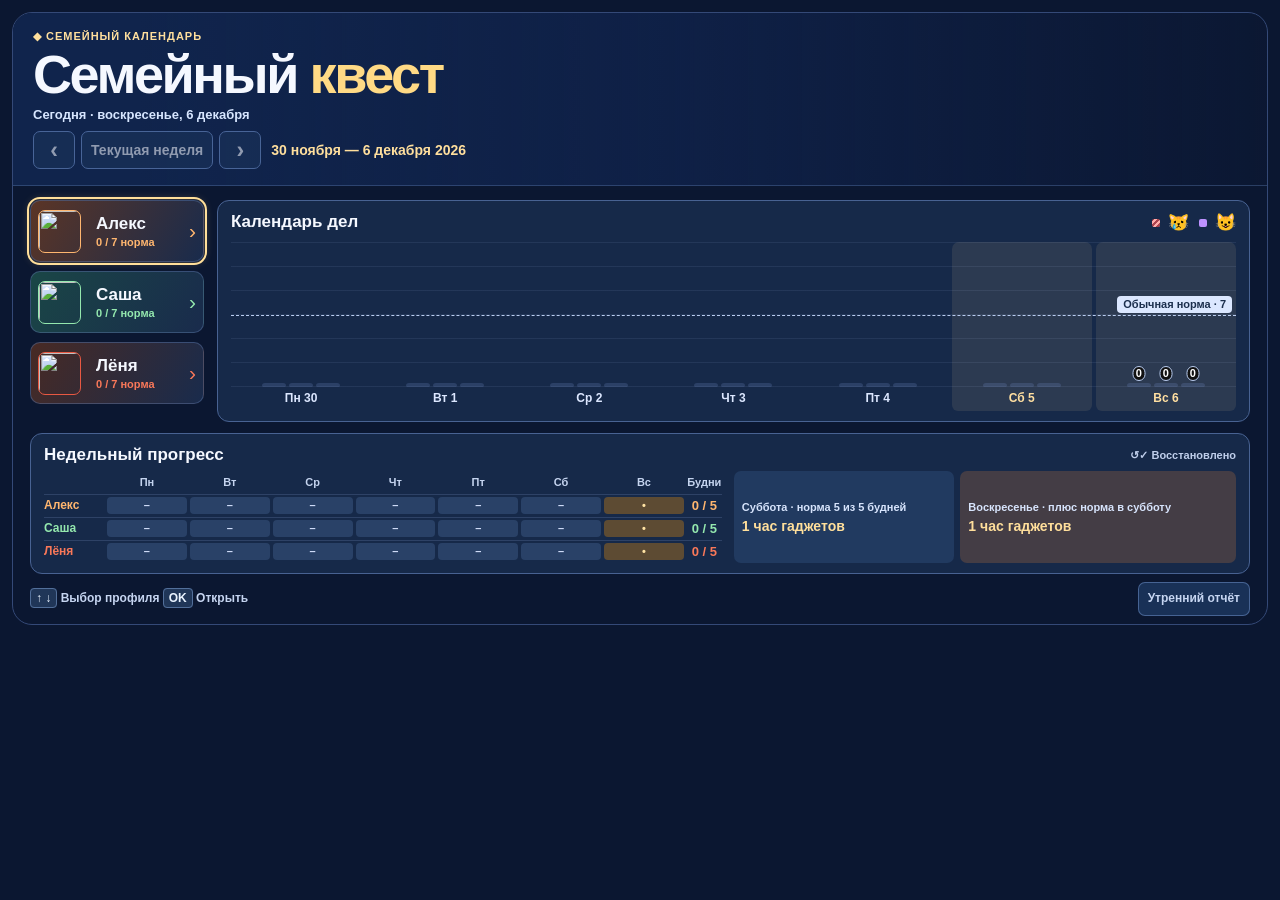
==== index.html @ 8cda728c "Publish fictional family demo for GitHub Pages" ====
<!doctype html>
<html lang="ru"><head><meta charset="utf-8">
<meta name="viewport" content="width=device-width,initial-scale=1">
<meta http-equiv="Content-Security-Policy" content="default-src 'none'; script-src 'self'; style-src 'unsafe-inline'; img-src data:; connect-src 'none'">
<title>Семейный квест</title>
<style>html,body{margin:0;background:#0b1731}body{padding:12px}</style></head><body>
<section id="family-tv" aria-label="Семейный квест">
  <div data-calendar>
    <header class="cal-hero">
      <div class="cal-kicker" data-week-caption>◆ СЕМЕЙНЫЙ КАЛЕНДАРЬ</div>
      <h1>Семейный <em>квест</em></h1>
      <div class="cal-topline"><span data-day-caption>Сегодня</span><button type="button" data-advance hidden>Следующий день ›</button></div>
      <nav class="cal-week-nav" aria-label="Выбор недели">
        <button type="button" data-week-nav="-1" aria-label="Предыдущая неделя">‹</button>
        <button type="button" data-week-nav="0">Текущая неделя</button>
        <button type="button" data-week-nav="1" aria-label="Следующая неделя">›</button>
        <span data-week-range role="status"></span>
      </nav>
    </header>
    <div class="cal-main">
      <nav class="cal-profiles" aria-label="Профили детей">
        <button type="button" data-child="0" class="kid-orange" data-preview-focus><img alt="" src="avatar-1.png"><span><strong data-profile-name></strong><small data-child-score></small></span><i aria-hidden="true">›</i></button>
        <button type="button" data-child="1" class="kid-green"><img alt="" src="avatar-2.png"><span><strong data-profile-name></strong><small data-child-score></small></span><i aria-hidden="true">›</i></button>
        <button type="button" data-child="2" class="kid-red"><img alt="" src="avatar-3.png"><span><strong data-profile-name></strong><small data-child-score></small></span><i aria-hidden="true">›</i></button>
      </nav>
      <section class="cal-chart" aria-labelledby="family-chart-heading">
        <div class="cal-heading"><h2 id="family-chart-heading">Календарь дел</h2><span class="cal-legend"><span class="cal-cat-key" role="img" aria-label="Грустный котик, замечание"><b class="cal-red-key" aria-hidden="true"></b><span aria-hidden="true">😿</span></span><span class="cal-cat-key" role="img" aria-label="Радостный котик, похвала"><b class="cal-praise-key" aria-hidden="true"></b><span aria-hidden="true">😺</span></span></span></div>
        <div class="cal-plot">
          <div class="cal-area" data-cal-bars></div>
          <div class="cal-standard"><span>Обычная норма · 7</span></div>
          <div class="cal-standard cal-long-goal-line" data-long-goal-line hidden><span></span></div>
        </div>
        <div class="cal-dates" data-cal-dates></div>
      </section>
    </div>
    <section class="cal-long-goal" data-long-goal-section hidden aria-labelledby="family-long-goal-heading">
      <div class="cal-heading"><h2 id="family-long-goal-heading">Накопительная цель</h2><span data-long-goal-rule></span></div>
      <div class="cal-long-goal-rows" data-long-goal-rows></div>
    </section>
    <section class="cal-week" aria-labelledby="family-week-heading">
      <div class="cal-heading"><h2 id="family-week-heading">Недельный прогресс</h2><span>↺✓ Восстановлено</span></div>
      <div class="cal-week-content">
        <div data-cal-week class="cal-week-table"></div>
        <div class="cal-prizes">
          <div><small>Суббота · норма 5 из 5 будней</small><strong>1 час гаджетов</strong><small data-weekend-saturday hidden></small></div>
          <div><small>Воскресенье · плюс норма в субботу</small><strong>1 час гаджетов</strong><small data-weekend-sunday hidden></small></div>
        </div>
      </div>
    </section>
    <div class="cal-footer">
      <span class="cal-keys"><kbd>↑ ↓</kbd> Выбор профиля <kbd>OK</kbd> Открыть</span>
      <span data-sync-status hidden aria-live="polite"></span>
      <div class="cal-actions">
        <button type="button" data-morning-button aria-expanded="false" aria-controls="family-morning">Утренний отчёт</button>
      </div>
    </div>
    <section id="family-morning" class="cal-morning" hidden aria-labelledby="family-morning-heading">
      <div class="cal-heading"><h2 id="family-morning-heading">Утренний отчёт</h2><span>По времени семьи</span></div>
      <div class="cal-morning-controls">
        <input type="hidden" value="07:10" data-cutoff>
        <label data-demo-clock hidden>Время отметки в макете <input type="time" value="06:50" data-demo-time></label>
      </div>
      <ul data-morning-rows aria-live="polite"></ul>
    </section>
    <p class="cal-sr" data-calendar-announcement aria-live="polite"></p>
  </div>
  <div data-profile-screen hidden>
  <header class="quest-hero">
    <div class="quest-brand"><button type="button" data-back>‹ Календарь</button> Семейный квест</div>
    <div class="quest-person">
      <img data-active-portrait alt="" width="64" height="64">
      <div><h1 data-active-name></h1><p data-active-date>Сегодня</p></div>
    </div>
  </header>

  <div class="quest-main">
    <div class="quest-board">
      <div class="quest-tabs" role="tablist" aria-label="Виды дел">
        <button type="button" id="quest-tab-base" role="tab" aria-selected="true" aria-controls="quest-base">До школы <span data-base-tab></span></button>
        <button type="button" id="quest-tab-day" role="tab" aria-selected="false" aria-controls="quest-day">После школы <span data-day-tab></span></button>
        <button type="button" id="quest-tab-bonus" role="tab" aria-selected="false" aria-controls="quest-bonus">Суперзадания <span data-bonus-tab>После нормы</span></button>
        <button type="button" id="quest-tab-daily" role="tab" aria-selected="false" aria-controls="quest-daily">Задание дня <span data-daily-tab></span></button>
      </div>
      <p class="quest-gate" data-hours-message hidden>Отметки доступны за сегодня с 06:00 до 23:00.</p>
      <section id="quest-base" role="tabpanel" aria-labelledby="quest-tab-base">
        <div class="quest-list"></div>
      </section>
      <section id="quest-day" role="tabpanel" aria-labelledby="quest-tab-day" hidden>
        <p class="quest-gate" data-day-gate>Отметки зачтутся после утреннего минимума.</p>
        <div class="quest-list"></div>
      </section>
      <section id="quest-bonus" role="tabpanel" aria-labelledby="quest-tab-bonus" hidden>
        <p class="quest-gate" data-gate-message>Дела можно отмечать сейчас. Минуты и жетоны начислятся после дневной нормы.</p>
        <div class="quest-list"></div>
      </section>
      <section id="quest-daily" role="tabpanel" aria-labelledby="quest-tab-daily" hidden>
        <p class="quest-detail" data-daily-empty>На сегодня заданий нет.</p>
        <div class="quest-list"></div>
      </section>
    </div>

    <aside class="quest-status" aria-label="Дневная норма и супер дела" aria-live="polite" aria-atomic="true">
      <section class="quest-meter quest-norm">
        <div class="quest-meter-title"><h2>Дневная норма</h2><span class="quest-medal" aria-hidden="true">◆</span></div>
        <p class="quest-number" data-norm-number>0 <small>/ 7 очков</small></p>
        <div class="quest-progress" data-norm-track role="progressbar" aria-label="Дневная норма" aria-valuemin="0" aria-valuemax="7" aria-valuenow="0"></div>
        <p class="quest-next" data-norm-next></p><p class="quest-detail quest-norm-remarks" data-norm-remarks hidden></p><p class="quest-detail" data-recovery hidden></p><p class="quest-detail" data-raised hidden></p>
      </section>
      <section class="quest-meter quest-gadget">
        <div class="quest-meter-title"><h2>Экранное время</h2></div>
        <p class="quest-number" data-minutes-number>0 <small>/ 30 мин</small></p>
        <div class="quest-minute-track" data-minute-track role="progressbar" aria-label="Минуты экранного времени" aria-valuemin="0" aria-valuemax="30" aria-valuenow="0"><span></span></div>
        <p class="quest-detail" data-minutes-next>Откроются после дневной нормы</p>
        <p class="quest-detail" data-entertainment-cutoff hidden></p>
      </section>
      <section class="quest-meter quest-money">
        <div class="quest-meter-title"><h2>Копилка</h2><strong data-wallet>—</strong></div>
        <p class="quest-detail quest-payout" data-cash-earned></p>
        <p class="quest-detail" data-cash-next>После 30 минут каждое дело даёт столько жетонов, сколько стоило минут</p>
      </section>
      <section class="quest-meter quest-remarks" aria-labelledby="quest-remarks-title">
        <div class="quest-meter-title"><h2 id="quest-remarks-title">За сегодня</h2><div class="quest-cats">
          <span aria-label="Похвала"><span aria-hidden="true">😺</span> <strong data-praise-count>0</strong></span>
          <span aria-label="Замечания"><span aria-hidden="true">😿</span> <strong data-remarks-count>0</strong></span>
        </div></div>
        <p class="quest-detail">Каждый радостный котик добавляет 1 очко, каждый грустный снимает 1.</p>
      </section>
    </aside>
  </div>
  <footer class="quest-footer">
    <div class="quest-long-goal" data-quest-long-goal hidden></div>
    <div class="quest-week"><span class="quest-week-dot" aria-hidden="true"></span> Норма за будни <strong data-week></strong><span class="quest-week-reward" data-weekend-label>5 из 5 → 1 час гаджетов в субботу</span></div>
    <div class="quest-keys" aria-label="Стрелки для выбора, Enter для отметки"><kbd>↑ ↓ ← →</kbd> Выбор <kbd>OK</kbd> Отметить <kbd>Esc</kbd> Назад</div>
    <span data-sync-status hidden aria-live="polite"></span>
  </footer>
  </div>
</section>
<style>
  #family-tv {
    color-scheme: dark;
    --quest-text: #f5f8ff;
    --quest-muted: #bfceeb;
    --quest-gold: #ffda89;
    --quest-blue: #a9d3ff;
    --quest-green: #a4efc0;
    color: var(--quest-text);
    font: 500 15px/1.32 "Avenir Next", "Segoe UI", Arial, sans-serif;
    background: #0b1731;
    border: 1px solid #344977;
    border-radius: 20px;
    overflow: hidden;
  }
  #family-tv, #family-tv * { box-sizing: border-box; }
  #family-tv [hidden] { display: none !important; }
  #family-tv p, #family-tv h1, #family-tv h2 { margin: 0; }
  #family-tv .quest-hero {
    background: linear-gradient(90deg, #10244c 10%, #112654aa 54%, #0d1b3d24) right 18% / cover no-repeat;
    padding: 15px 22px 17px;
    border-bottom: 1px solid #5472a66e;
  }
  #family-tv .quest-brand { color: var(--quest-gold); font-size: 12px; font-weight: 800; letter-spacing: .055em; }
  #family-tv .quest-brand span { padding: 0 6px; color: var(--quest-muted); }
  #family-tv .quest-person { display: flex; align-items: center; margin-top: 9px; }
  #family-tv .quest-person img { width: 64px; height: 64px; flex-shrink: 0; margin-right: 18px; object-fit: cover; border: 2px solid var(--kid); border-radius: 13px; box-shadow: 0 0 16px #08112688; }
  #family-tv .quest-person h1 { font-size: 38px; font-weight: 900; line-height: 1.04; color: var(--kid-text, var(--kid)); }
  #family-tv .quest-person p { margin-top: 5px; color: #d6e4ff; font-size: 13px; font-weight: 650; }
  #family-tv .quest-main { display: grid; grid-template-columns: minmax(0, 1.65fr) minmax(240px, 1fr); gap: 16px; padding: 16px 21px; align-items: start; }
  #family-tv .quest-board, #family-tv .quest-status { min-width: 0; }
  #family-tv .quest-tabs { display: grid; grid-template-columns: 1fr 1.25fr; gap: 7px; margin-bottom: 11px; }
  #family-tv button { font: inherit; text-align: left; color: inherit; cursor: pointer; }
  #family-tv button:disabled { cursor: default; }
  #family-tv .quest-tabs button { display: flex; justify-content: space-between; align-items: center; gap: 5px 8px; flex-wrap: wrap; min-height: 44px; padding: 7px 10px; border-radius: 9px; border: 1px solid #4a62986d; background: #17284b; font-weight: 800; }
  #family-tv .quest-tabs button[aria-selected="true"] { border-color: var(--kid); background: var(--kid-panel); }
  #family-tv .quest-tabs button span { color: #d7e9ff; font-size: 11px; border-radius: 5px; padding: 2px 6px; white-space: nowrap; background: #0b193a85; }
  #family-tv .quest-tabs [data-bonus-tab][data-open] { background: #125646; color: #baf6d2; }
  #family-tv .quest-list { display: grid; gap: 7px; }
  #family-tv .quest-task { display: grid; grid-template-columns: 22px minmax(0,1fr) auto 58px; align-items: center; gap: 8px; width: 100%; min-height: 51px; padding: 5px 8px 5px 10px; border: 1px solid #405c8b; border-radius: 9px; background: #1a2e53; font-weight: 740; }
  #family-tv .quest-task-name { grid-column: 2; overflow-wrap: anywhere; }
  #family-tv .quest-task-rate { display: block; margin-top: 2px; color: #b9cdeb; font-size: 11px; font-weight: 650; }
  #family-tv .quest-task-picture { grid-column: 4; grid-row: 1; display: flex; align-items: center; justify-content: center; min-height: 38px; border: 1px solid #fff7e275; border-radius: 7px; color: #17294b; background: #f4e9cf; font: 24px/1 "Apple Color Emoji", "Noto Color Emoji", "Segoe UI Emoji", sans-serif; letter-spacing: -1px; white-space: nowrap; }
  #family-tv .quest-task-picture img { width: 26px; height: 28px; flex: 0 0 auto; }
  #family-tv .quest-task-pair { gap: 2px; font-size: 19px; }
  #family-tv .quest-task-pair img { width: 22px; }
  #family-tv .quest-task[aria-pressed="true"] { border-color: #436879; background: #152e43; color: #d7e6f7; }
  #family-tv .quest-task:hover:not([aria-disabled="true"]) { background: #244777; }
  #family-tv button:focus-visible, #family-tv [data-preview-focus] { outline: 2px solid #ffdf9a; outline-offset: 1px; box-shadow: 0 0 10px #f0c57655; }
  #family-tv .quest-task[aria-disabled="true"] { cursor: default; }
  #family-tv .quest-task[aria-disabled="true"]:not([aria-pressed="true"]) { color: #c4d1eb; background: #132342; border-color: #31466e; }
  #family-tv .quest-box { display: grid; place-items: center; height: 22px; border: 1px solid #8aace0; border-radius: 5px; color: #17394a; background: #0a1935; font-size: 16px; line-height: 1; }
  #family-tv .quest-task[aria-pressed="true"] .quest-box { border-color: var(--quest-green); background: var(--quest-green); }
  #family-tv .quest-task[aria-pressed="true"] .quest-box::after { content: "✓"; font-weight: 900; }
  #family-tv .quest-add { color: #d2e4ff; }
  #family-tv .quest-value { grid-column: 3; grid-row: 1; max-width: 103px; padding: 3px 6px; border-radius: 5px; background: #0c1a38; color: var(--quest-gold); font-size: 12px; font-weight: 800; }
  @media (min-width: 631px) and (max-width: 900px), (max-width: 425px) {
    #family-tv .quest-task { grid-template-columns: 22px minmax(0,1fr) 58px; column-gap: 8px; row-gap: 2px; }
    #family-tv .quest-task-picture { grid-column: 3; grid-row: 1 / span 2; }
    #family-tv .quest-value { grid-column: 2; grid-row: 2; justify-self: start; max-width: 100%; padding-block: 1px; }
  }
  #family-tv .quest-gate { margin: 0 0 8px; padding: 8px 10px; border-radius: 8px; background: #342e36; color: #ffe1a5; font-size: 13px; font-weight: 650; }
  #family-tv [data-video-count] { display: block; color: var(--quest-muted); font-size: 11px; margin-top: 1px; }
  #family-tv .quest-status { display: grid; gap: 9px; }
  #family-tv .quest-meter { min-width: 0; padding: 10px 12px; border: 1px solid #486292; border-radius: 11px; background: #142748; }
  #family-tv .quest-norm { border-color: #9e8355; background: linear-gradient(120deg, #20364f, #192f51); }
  #family-tv .quest-meter-title { display: flex; align-items: center; justify-content: space-between; gap: 7px; }
  #family-tv .quest-meter-title h2 { font-size: 15px; font-weight: 850; }
  #family-tv .quest-medal { color: var(--quest-gold); font-size: 17px; }
  #family-tv .quest-number { font-size: 28px; line-height: 1.1; font-weight: 900; letter-spacing: -.03em; color: var(--quest-gold); margin-top: 3px; }
  #family-tv .quest-number small { font-size: 14px; color: var(--quest-muted); letter-spacing: 0; font-weight: 750; }
  #family-tv .quest-gadget .quest-number { color: var(--quest-blue); }
  #family-tv .quest-progress { position: relative; display: grid; grid-template-columns: repeat(7,minmax(0,1fr)); gap: 4px; margin: 8px 2px 6px 0; }
  #family-tv .quest-progress::after { content: ""; position: absolute; right: -3px; top: -2px; bottom: -2px; width: 2px; background: var(--quest-gold); border-radius: 1px; }
  #family-tv .quest-progress span, #family-tv .quest-minute-track { height: 7px; border-radius: 3px; background: #324972; overflow: hidden; }
  #family-tv .quest-progress span.filled { background: var(--kid); }
  #family-tv .quest-progress span.remark, #family-tv .quest-norm-remarks::before { background: repeating-linear-gradient(135deg, #d35758 0 4px, #792f42 4px 8px); }
  #family-tv .quest-norm-remarks { color: #ffb7b9; }
  #family-tv .quest-norm-remarks::before { content: ""; display: inline-block; width: 12px; height: 7px; border-radius: 2px; margin-right: 5px; vertical-align: 1px; }
  #family-tv .quest-next { color: var(--quest-gold); font-size: 14px; font-weight: 850; }
  #family-tv .quest-norm[data-complete] .quest-next { color: var(--quest-green); }
  #family-tv .quest-minute-track { margin: 7px 0 5px; }
  #family-tv .quest-minute-track span { display: block; width: 0%; height: 100%; border-radius: inherit; background: #86bfff; transition: width .22s ease; }
  #family-tv .quest-detail { color: var(--quest-muted); font-size: 12px; line-height: 1.3; font-weight: 650; }
  #family-tv .quest-money .quest-meter-title strong { color: var(--quest-gold); font-size: 22px; line-height: 1.12; font-weight: 900; white-space: nowrap; }
  #family-tv .quest-money .quest-detail { margin-top: 4px; }
  #family-tv .quest-payout { color: #d6c49b; }
  #family-tv .quest-footer { display: flex; flex-wrap: wrap; align-items: center; justify-content: space-between; gap: 9px 15px; background: #122140; border-top: 1px solid #324974; padding: 10px 21px; color: #c6d5f1; font-size: 12px; font-weight: 700; }
  #family-tv .quest-week, #family-tv .quest-keys { display: flex; flex-wrap: wrap; align-items: center; gap: 6px; }
  #family-tv .quest-week strong { color: var(--kid-text, var(--kid)); }
  #family-tv .quest-week-dot { width: 7px; height: 7px; background: var(--kid); border-radius: 50%; }
  #family-tv .quest-week-reward { color: #dee9fc; margin-left: 4px; }
  #family-tv kbd { font: inherit; color: #e9f3ff; border: 1px solid #526f9a; border-radius: 4px; padding: 2px 5px; background: #203658; }
  @media (max-width: 630px) {
    #family-tv .quest-main { grid-template-columns: 1fr; padding: 12px; gap: 12px; }
    #family-tv .quest-status { grid-row: 1; grid-template-columns: 1fr 1fr; }
    #family-tv .quest-money { grid-column: 1 / -1; }
    #family-tv .quest-hero, #family-tv .quest-footer { padding-inline: 12px; }
    #family-tv .quest-hero { background-position: right center; }
    #family-tv .quest-person h1 { font-size: 32px; }
  }
  @media (prefers-reduced-motion: reduce) {
    #family-tv .quest-minute-track span { transition: none; }
  }
  #family-tv { font-variant-numeric: tabular-nums; }
  #family-tv .kid-orange { --kid: #ffb66f; --kid-dark: #df711f; --kid-panel: #5b3526; }
  #family-tv .kid-green { --kid: #94e8ae; --kid-dark: #3eaa7e; --kid-panel: #1a4646; }
  #family-tv .kid-red { --kid: #e85842; --kid-dark: #ac3524; --kid-panel: #482a24; --kid-text: #f97859; --kid-mark-ink: #130c0a; }
  #family-tv .cal-hero { padding: 16px 20px; background: linear-gradient(90deg,#10244c 10%,#11265499 53%,#0d1b3d20) right 16% / cover; border-bottom: 1px solid #5472a66e; }
  #family-tv .cal-kicker { color: #ffdf9d; font-size: 11px; letter-spacing: .09em; font-weight: 850; }
  #family-tv .cal-hero h1 { margin: 3px 0 4px; font-size: clamp(28px,5vw,54px); font-weight: 900; letter-spacing: -.045em; line-height: 1.03; }
  #family-tv .cal-hero h1 em { color: #ffda85; font-style: normal; }
  #family-tv .cal-topline { display: flex; gap: 10px; align-items: center; flex-wrap: wrap; font-size: 13px; font-weight: 750; color: #d7e6ff; }
  #family-tv .cal-week-nav { display: flex; flex-wrap: wrap; align-items: center; gap: 6px; margin-top: 8px; }
  #family-tv .cal-week-nav button { min-width: 42px; min-height: 38px; text-align: center; padding: 3px 9px; border: 1px solid #7497d3; border-radius: 7px; background: #1b345b; font-size: 14px; font-weight: 780; }
  #family-tv .cal-week-nav button:disabled { opacity: .56; }
  #family-tv .cal-week-nav [data-week-nav="-1"], #family-tv .cal-week-nav [data-week-nav="1"] { font-size: 23px; line-height: 1; }
  #family-tv [data-week-range] { padding-inline: 4px; color: #ffdf9d; font-size: 14px; font-weight: 800; }
  #family-tv [data-advance], #family-tv [data-morning-button], #family-tv [data-back] { min-height: 34px; border-radius: 7px; padding: 5px 9px; border: 1px solid #7497d37d; background: #1b345bed; font-size: 12px; font-weight: 800; }
  #family-tv .cal-main { display: grid; grid-template-columns: 174px minmax(0,1fr); gap: 13px; padding: 14px 17px 0; }
  #family-tv .cal-profiles { display: grid; gap: 9px; align-content: start; }
  #family-tv .cal-profiles button { display: flex; min-height: 62px; align-items: center; padding: 7px; border-radius: 10px; border: 1px solid #57719f80; background: linear-gradient(120deg,var(--kid-panel),#192b4c); }
  #family-tv .cal-profiles img { width: 43px; height: 43px; flex-shrink: 0; margin-right: 15px; object-fit: cover; border: 1px solid var(--kid); border-radius: 7px; }
  #family-tv .cal-profiles strong { display: block; font-size: 17px; font-weight: 900; }
  #family-tv .cal-profiles small { display: block; color: var(--kid-text, var(--kid)); font-size: 11px; font-weight: 750; }
  #family-tv .cal-profiles i { margin-left: auto; color: var(--kid-text, var(--kid)); font-style: normal; font-size: 21px; }
  #family-tv .cal-chart, #family-tv .cal-week, #family-tv .cal-morning { border-radius: 12px; background: #162949; border: 1px solid #486292; padding: 10px 13px; min-width: 0; }
  #family-tv .cal-heading { display: flex; align-items: center; flex-wrap: wrap; gap: 2px 9px; justify-content: space-between; }
  #family-tv .cal-heading h2 { font-size: 17px; font-weight: 900; }
  #family-tv .cal-heading > span { font-size: 11px; color: var(--quest-muted); font-weight: 750; }
  #family-tv .cal-plot { margin-top: 8px; position: relative; height: 145px; background: repeating-linear-gradient(to top,#b1cbff16 0 1px,transparent 1px 24px); }
  #family-tv .cal-area, #family-tv .cal-dates { display: grid; grid-template-columns: repeat(7,minmax(0,1fr)); gap: 4px; }
  #family-tv .cal-area { height: 100%; }
  #family-tv .cal-day { position: relative; display: flex; align-items: flex-end; gap: 3px; justify-content: center; padding-inline: 4px; border-radius: 7px 7px 0 0; }
  #family-tv .cal-day[data-today], #family-tv .cal-date[data-today] { background: #82a7f229; }
  #family-tv .cal-day[data-weekend], #family-tv .cal-date[data-weekend] { background: #ffe0a018; }
  #family-tv .cal-column { position: relative; width: min(24%,24px); height: 100%; }
  #family-tv .cal-bar { position: absolute; bottom: 0; width: 100%; height: var(--height,3%); border-radius: 5px 5px 2px 2px; transition: height .28s ease; }
  #family-tv .cal-bar[data-empty] { background: #7795cf37; }
  #family-tv .cal-stack { position: absolute; top: 0; bottom: 0; width: 100%; display: flex; flex-direction: column-reverse; overflow: hidden; border-radius: 5px 5px 2px 2px; }
  #family-tv .cal-earned, #family-tv .cal-adjustment { flex: none; }
  #family-tv .cal-earned { background: linear-gradient(var(--kid),var(--kid-dark)); }
  #family-tv .cal-bar output { position: absolute; z-index: 3; bottom: calc(100% + 2px); left: 50%; transform: translateX(-50%); min-width: 13px; text-align: center; color: #fff; background: #111; border: 1px solid #b9ccef; border-radius: 99px; padding: 0 2px; font-size: 11px; font-weight: 900; line-height: 1.15; }
  #family-tv .cal-bar output:empty { display: none; }
  #family-tv .cal-standard { position: absolute; z-index: 2; pointer-events: none; left: 0; right: 0; bottom: 49%; border-top: 1px dashed #b9ccef; }
  #family-tv .cal-standard span { position: absolute; right: 4px; bottom: 3px; padding: 1px 6px; border-radius: 4px; background: #dbe7ff; color: #1b2e4d; font-size: 11px; font-weight: 900; }
  #family-tv .cal-long-goal-line { bottom: var(--long-goal-threshold); border-top: 2px solid #ffce68; }
  #family-tv .cal-long-goal-line span { background: #ffce68; color: #32230d; }
  #family-tv .cal-long-goal { margin: 9px 17px 0; padding: 6px 9px; border: 1px solid #b58b51; border-radius: 9px; background: #302b39; }
  #family-tv .cal-long-goal .cal-heading span, #family-tv .quest-long-goal { color: #ffdf98; }
  #family-tv .cal-long-goal-rows { display: grid; grid-template-columns: repeat(3, minmax(0, 1fr)); gap: 4px 12px; margin-top: 5px; }
  #family-tv .cal-long-goal-child { display: grid; grid-template-columns: auto minmax(0, 1fr); align-items: baseline; gap: 3px 6px; font-size: 11px; }
  #family-tv .cal-long-goal-child > strong { color: var(--kid-text, var(--kid)); }
  #family-tv .cal-long-goal-child > span { justify-self: end; color: #ffdf98; }
  #family-tv .cal-long-goal-today { grid-column: 1 / -1; font-size: 11px; color: #f4dfb5; }
  #family-tv .cal-long-goal-steps { grid-column: 1 / -1; display: flex; gap: 3px; padding: 1px; }
  #family-tv .cal-long-goal-steps i { flex: 1; height: 9px; min-width: 0; border-radius: 2px; background: linear-gradient(to right, #c8a7ff 0 var(--carry), #ffce68 var(--carry) var(--fill), #665346 var(--fill) 100%); }
  #family-tv .cal-long-goal-steps i[data-phase="today"] { outline: 1px solid #fff0c4; }
  #family-tv .cal-long-goal-steps i[data-phase="tomorrow"] { outline: 1px dashed #c8a7ff; }
  #family-tv .quest-long-goal { flex-basis: 100%; }
  #family-tv .quest-long-goal .cal-long-goal-steps { max-width: 280px; margin-top: 4px; }
  #family-tv .cal-target { position: absolute; z-index: 3; bottom: var(--target,49%); left: -1px; right: -1px; border-top: 2px solid #ffdf9b; box-shadow: 0 0 4px #ffbf5c9c; }
  #family-tv .cal-date { text-align: center; padding: 4px 0; color: #dce7ff; font-size: 12px; font-weight: 850; border-radius: 0 0 6px 6px; }
  #family-tv .cal-date[data-weekend] { color: #ffdfa1; }
  #family-tv .cal-week { margin: 11px 17px 0; }
  #family-tv .cal-week-content { display: grid; grid-template-columns: minmax(0,1.35fr) minmax(0,1fr); gap: 12px; margin-top: 5px; }
  #family-tv .cal-week-head, #family-tv .cal-week-row { display: grid; grid-template-columns: 60px repeat(7,minmax(0,1fr)) 35px; gap: 3px; align-items: center; text-align: center; min-height: 23px; font-size: 11px; font-weight: 800; }
  #family-tv .cal-week-head { color: #c5d4ef; }
  #family-tv .cal-week-row { border-top: 1px solid #99b1e52e; }
  #family-tv .cal-week-name { text-align: left; color: var(--kid-text, var(--kid)); font-weight: 900; font-size: 12px; }
  #family-tv .cal-week-mark { display: grid; place-items: center; height: 17px; border-radius: 4px; background: #294167; color: #d3e0fb; line-height: 1; }
  #family-tv .cal-week-mark[data-status="done"] { background: var(--kid); color: var(--kid-mark-ink, #152742); }
  #family-tv .cal-week-mark[data-status="restored"] { background: #b9ecdb; color: #154b3f; }
  #family-tv .cal-week-mark[data-status="missed"] { background: #654052; color: #ffdbe3; }
  #family-tv .cal-week-mark[data-status="today"] { background: #5d4b33; color: #ffe3a4; }
  #family-tv .cal-week-total { color: var(--kid-text, var(--kid)); font-size: 13px; white-space: nowrap; }
  #family-tv .cal-prizes { display: grid; grid-template-columns: 1fr 1.25fr; gap: 6px; }
  #family-tv .cal-prizes > div { display: flex; flex-direction: column; justify-content: center; gap: 4px; padding: 6px 8px; border-radius: 7px; background: #213a60; }
  #family-tv .cal-prizes > div + div { background: #443d45; }
  #family-tv .cal-prizes small { color: #d7e4fc; font-size: 11px; font-weight: 650; }
  #family-tv .cal-prizes strong { font-size: 14px; line-height: 1.15; color: #ffdf9b; font-weight: 900; }
  #family-tv .cal-footer { display: flex; justify-content: space-between; flex-wrap: wrap; gap: 7px; align-items: center; padding: 8px 17px; color: #c6d5f1; font-size: 12px; font-weight: 700; }
  #family-tv .cal-morning { margin: 0 17px 12px; }
  #family-tv .cal-morning-controls { display: flex; flex-wrap: wrap; gap: 6px 16px; margin-top: 6px; color: #d8e5fb; font-size: 12px; }
  #family-tv .cal-morning input { color: #f3f7ff; background: #20395f; border: 1px solid #6d8fc1; border-radius: 6px; font: inherit; padding: 3px 4px; }
  #family-tv .cal-morning ul { display: grid; gap: 3px; list-style: none; padding: 0; margin: 6px 0 0; }
  #family-tv .cal-morning li { font-size: 12px; }
  #family-tv .cal-morning li strong { color: var(--kid-text, var(--kid)); margin-right: 5px; }
  #family-tv .cal-sr { position: absolute; width: 1px; height: 1px; overflow: hidden; clip-path: inset(50%); white-space: nowrap; }
  #family-tv [data-profile-screen] .quest-person img { border-color: var(--kid); }
  #family-tv .quest-hero [data-back] { margin-right: 7px; }
  #family-tv .quest-norm [data-raised] { margin-top: 4px; }
  @media (max-width: 655px) {
    #family-tv .cal-main { grid-template-columns: 1fr; padding-inline: 10px; gap: 9px; }
    #family-tv .cal-profiles { grid-template-columns: repeat(3,minmax(0,1fr)); gap: 5px; }
    #family-tv .cal-profiles button { min-width: 0; min-height: 44px; padding: 5px; }
    #family-tv .cal-profiles img { width: 29px; height: 29px; margin-right: 9px; }
    #family-tv .cal-profiles strong { font-size: 13px; }
    #family-tv .cal-profiles small { line-height: 1.05; }
    #family-tv .cal-profiles i { display: none; }
    #family-tv .cal-week, #family-tv .cal-morning { margin-inline: 10px; }
    #family-tv .cal-week-content { grid-template-columns: 1fr; gap: 6px; }
    #family-tv .cal-footer { padding-inline: 10px; }
  }
  @media (max-width: 430px) {
    #family-tv .cal-profiles img { width: 23px; height: 23px; }
    #family-tv .cal-plot { height: 112px; }
    #family-tv .cal-day { padding-inline: 1px; gap: 2px; }
    #family-tv .cal-bar output { display: none; }
    #family-tv .cal-date { font-size: 11px; }
    #family-tv .cal-standard span { font-size: 11px; right: 0; }
    #family-tv .cal-heading h2 { font-size: 15px; }
  }
  @media (pointer: coarse) {
    #family-tv [data-advance], #family-tv [data-morning-button], #family-tv [data-back] { min-height: 44px; }
  }
  @media (prefers-reduced-motion: reduce) { #family-tv .cal-bar { transition: none; } }
  #family-tv button:focus { outline: 2px solid #ffdf9a; outline-offset: 1px; }
  #family-tv .cal-column { width: 24%; max-width: 24px; }
  #family-tv .cal-legend { display: flex; flex-wrap: wrap; gap: 2px 10px; }
  #family-tv .cal-legend > span { white-space: nowrap; }
  #family-tv .cal-cat-key { display: inline-flex; align-items: center; gap: 4px; font-size: 17px; line-height: 1; }
  #family-tv .cal-red-key, #family-tv .cal-praise-key { display: inline-block; width: 8px; height: 8px; margin-right: 4px; border-radius: 2px; }
  #family-tv .cal-red, #family-tv .cal-red-key { background: repeating-linear-gradient(135deg,#ad434e 0 2px,#ffacaa 2px 4px); }
  #family-tv .cal-praise, #family-tv .cal-praise-key { background: #bd92ff; }
  #family-tv .quest-tabs { grid-template-columns: .85fr 1.2fr 1fr 1.2fr; }
  #family-tv .cal-actions { display: flex; flex-wrap: wrap; gap: 7px; }
  #family-tv .quest-remarks { border-color: #a36574; background: #33293f; }
  #family-tv .quest-remarks strong { color: #ffadb0; font-size: 20px; }
  #family-tv .quest-cats { display: flex; align-items: center; gap: 10px; font-size: 18px; }
  #family-tv .quest-cats > span { white-space: nowrap; }
  #family-tv [data-praise-count] { color: #dcbfff; }
  #family-tv [data-sync-status] { color: var(--quest-muted); font-size: 12px; font-weight: 750; }
  @supports not (font-size: clamp(28px,5vw,54px)) { #family-tv .cal-hero h1 { font-size: 42px; } }
  @media (max-width: 630px) {
    #family-tv .quest-remarks { grid-column: 1 / -1; }
    #family-tv .quest-tabs { grid-template-columns: repeat(2,minmax(0,1fr)); }
  }
  @media (max-height: 600px) and (min-width: 700px) {
    #family-tv .cal-hero { padding-block: 9px; }
    #family-tv .quest-hero { padding-block: 5px; }
    #family-tv .cal-hero h1 { font-size: 39px; }
    #family-tv .cal-main { padding-top: 9px; }
    #family-tv .cal-plot { height: 120px; }
    #family-tv .cal-week { margin-top: 7px; }
    #family-tv .quest-person { margin-top: 6px; }
    #family-tv .quest-person img { width: 44px; height: 44px; }
    #family-tv .quest-person h1 { font-size: 29px; }
    #family-tv .quest-main { padding-block: 8px; }
    #family-tv .quest-status { gap: 4px; }
    #family-tv .quest-meter { padding: 5px 9px; }
    #family-tv .quest-number { font-size: 24px; }
    #family-tv .quest-progress, #family-tv .quest-minute-track { margin-top: 5px; }
    #family-tv .quest-list { gap: 5px; }
    #family-tv .quest-task { min-height: 39px; }
  }
  #family-tv[data-car] .cal-keys, #family-tv[data-car] .quest-keys { display: none; }
  #family-tv[data-car] .cal-profiles button, #family-tv[data-car] .quest-tabs button,
  #family-tv[data-car] .quest-task, #family-tv[data-car] [data-morning-button], #family-tv[data-car] [data-week-nav],
  #family-tv[data-car] [data-back] { min-height: 48px; }
  #family-tv[data-car] .cal-profiles img { margin-right: 18px; }
  #family-tv[data-car] .cal-profiles small { margin-top: 4px; line-height: 1.2; }
  @media (min-width: 656px) {
    #family-tv[data-car] .cal-main { grid-template-columns: 212px minmax(0,1fr); }
    #family-tv[data-car] .cal-profiles button { padding: 9px 11px; }
    #family-tv[data-car] .cal-profiles img { margin-right: 28px; }
    #family-tv[data-car] .cal-profiles i { padding-left: 8px; }
  }
</style>

<script src="family-config.js"></script>
<script src="rules.js"></script>
<script src="projection.js"></script>
<script src="journal.js"></script>
<script src="task-icons.js"></script>
<script src="tracker.js"></script>
</body></html>
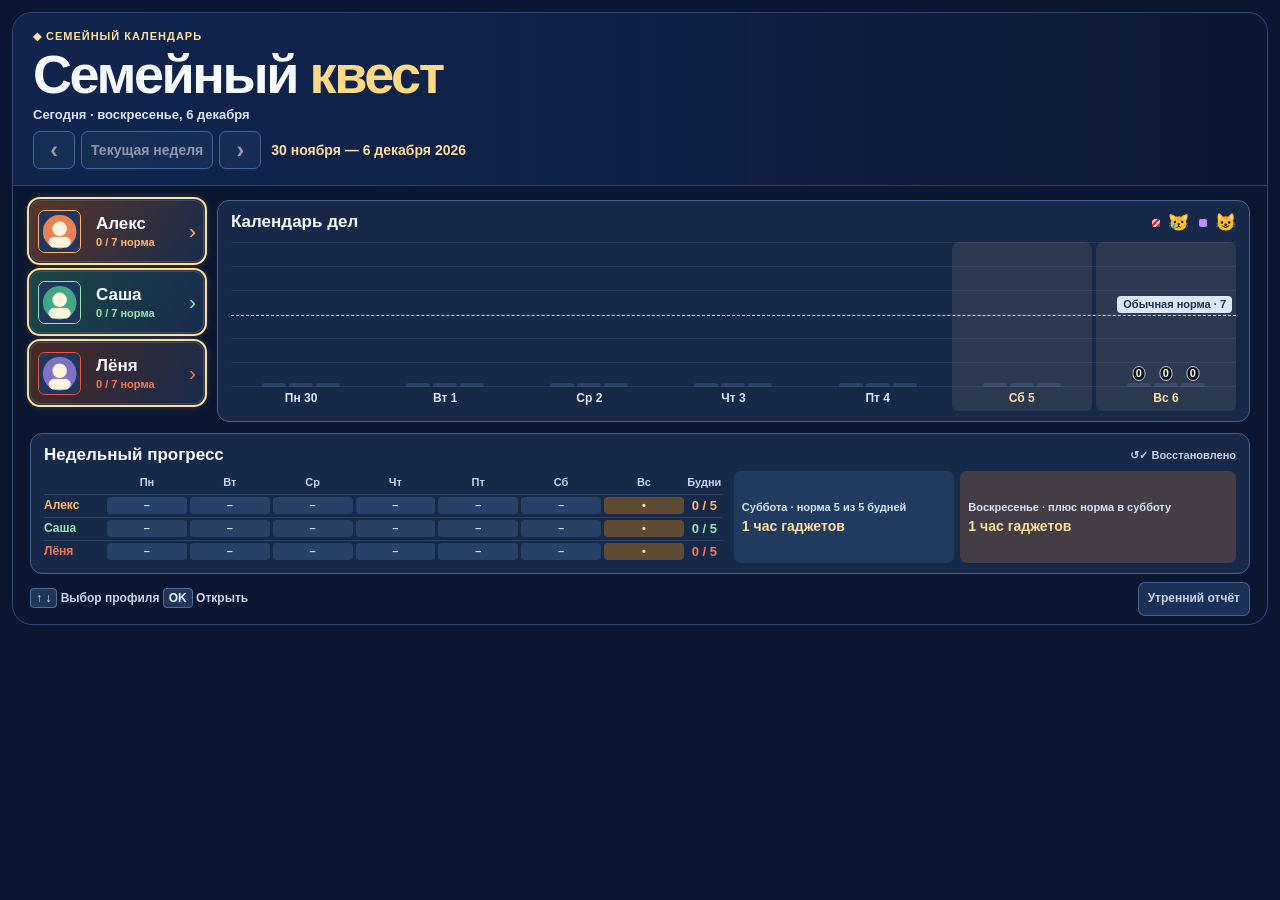
==== commit e6b50af7: "Update demo profile rendering and portrait asset policy" ====
--- a/index.html
+++ b/index.html
@@ -1,7 +1,7 @@
 <!doctype html>
 <html lang="ru"><head><meta charset="utf-8">
 <meta name="viewport" content="width=device-width,initial-scale=1">
-<meta http-equiv="Content-Security-Policy" content="default-src 'none'; script-src 'self'; style-src 'unsafe-inline'; img-src data:; connect-src 'none'">
+<meta http-equiv="Content-Security-Policy" content="default-src 'none'; script-src 'self'; style-src 'unsafe-inline'; img-src 'self' data:; connect-src 'none'">
 <title>Семейный квест</title>
 <style>html,body{margin:0;background:#0b1731}body{padding:12px}</style></head><body>
 <section id="family-tv" aria-label="Семейный квест">
@@ -353,7 +353,7 @@
   }
   @media (prefers-reduced-motion: reduce) { #family-tv .cal-bar { transition: none; } }
   #family-tv button:focus { outline: 2px solid #ffdf9a; outline-offset: 1px; }
-  #family-tv .cal-column { width: 24%; max-width: 24px; }
+  #family-tv .cal-column { width: calc(90% / var(--child-count,3)); max-width: 24px; }
   #family-tv .cal-legend { display: flex; flex-wrap: wrap; gap: 2px 10px; }
   #family-tv .cal-legend > span { white-space: nowrap; }
   #family-tv .cal-cat-key { display: inline-flex; align-items: center; gap: 4px; font-size: 17px; line-height: 1; }
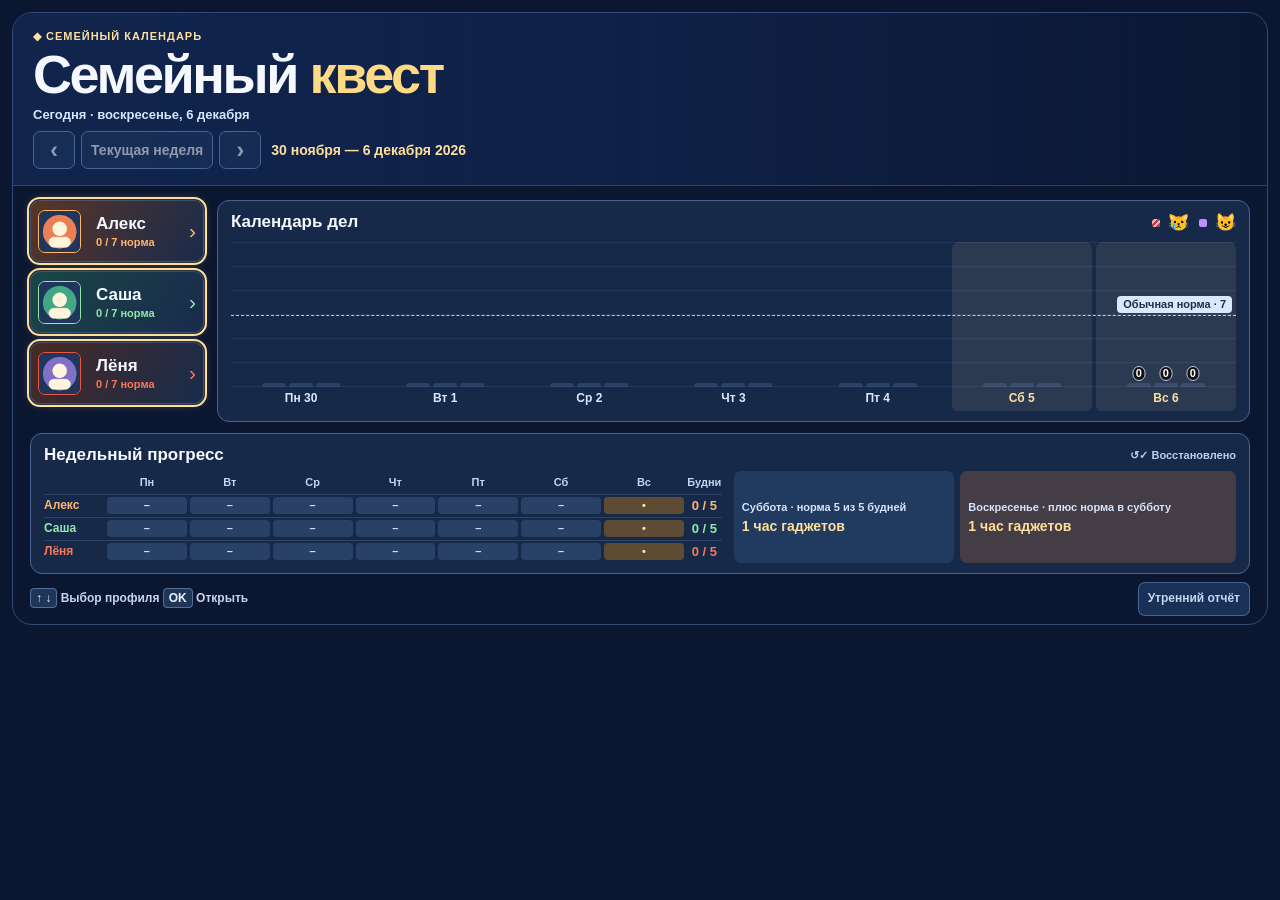
==== commit b25d6e5d: "Update demo assets for personal goals and repeatable tasks" ====
--- a/index.html
+++ b/index.html
@@ -1,7 +1,8 @@
 <!doctype html>
 <html lang="ru"><head><meta charset="utf-8">
 <meta name="viewport" content="width=device-width,initial-scale=1">
-<meta http-equiv="Content-Security-Policy" content="default-src 'none'; script-src 'self'; style-src 'unsafe-inline'; img-src 'self' data:; connect-src 'none'">
+<meta http-equiv="Content-Security-Policy" content="default-src 'none'; script-src 'self'; style-src 'self' 'unsafe-inline'; img-src 'self' data:; connect-src 'none'">
+<link rel="stylesheet" href="goals.css">
 <title>Семейный квест</title>
 <style>html,body{margin:0;background:#0b1731}body{padding:12px}</style></head><body>
 <section id="family-tv" aria-label="Семейный квест">
@@ -37,6 +38,7 @@
       <div class="cal-heading"><h2 id="family-long-goal-heading">Накопительная цель</h2><span data-long-goal-rule></span></div>
       <div class="cal-long-goal-rows" data-long-goal-rows></div>
     </section>
+    <section class="period-goal-list" data-calendar-goals hidden aria-label="Личные цели детей"></section>
     <section class="cal-week" aria-labelledby="family-week-heading">
       <div class="cal-heading"><h2 id="family-week-heading">Недельный прогресс</h2><span>↺✓ Восстановлено</span></div>
       <div class="cal-week-content">
@@ -129,6 +131,7 @@
   </div>
   <footer class="quest-footer">
     <div class="quest-long-goal" data-quest-long-goal hidden></div>
+    <div class="period-goal-list" data-profile-goals hidden aria-label="Мои цели"></div>
     <div class="quest-week"><span class="quest-week-dot" aria-hidden="true"></span> Норма за будни <strong data-week></strong><span class="quest-week-reward" data-weekend-label>5 из 5 → 1 час гаджетов в субботу</span></div>
     <div class="quest-keys" aria-label="Стрелки для выбора, Enter для отметки"><kbd>↑ ↓ ← →</kbd> Выбор <kbd>OK</kbd> Отметить <kbd>Esc</kbd> Назад</div>
     <span data-sync-status hidden aria-live="polite"></span>
@@ -408,6 +411,7 @@
 <script src="family-config.js"></script>
 <script src="rules.js"></script>
 <script src="projection.js"></script>
+<script src="period-goals.js"></script>
 <script src="journal.js"></script>
 <script src="task-icons.js"></script>
 <script src="tracker.js"></script>
--- a/goals.css
+++ b/goals.css
@@ -0,0 +1,2 @@
+.period-goal-list{display:grid;grid-template-columns:repeat(auto-fit,minmax(230px,1fr));gap:12px;margin-top:18px}.period-goal{min-width:0;padding:15px;border:1px solid #cadccf;border-radius:14px;background:#edf4ee;color:#294e3d;display:grid;gap:6px;line-height:1.45}.period-goal.monthly{background:#f0edf8;border-color:#d6c9eb;color:#5b4976}.period-goal.individual{background:#fcf0d6;border-color:#e6d39b;color:#725b2e}.period-goal strong{font-size:12px}.period-goal small{font-size:11px;opacity:.85}.period-goal-track{display:flex;gap:3px;flex-wrap:wrap}.period-goal-track i{flex:1;min-width:5px;max-width:28px;height:12px;background:linear-gradient(to right,currentColor 0 var(--fill),#0001 var(--fill) 100%);border-radius:3px}.period-goal:focus-visible{outline:3px solid #e1b95e;outline-offset:2px}.goal-add-buttons{display:flex;gap:8px;flex-wrap:wrap;margin:18px 0}.goal-editor-card{border:1px solid #d4dfd0;border-radius:16px;padding:18px;margin:18px 0;background:#f8f9f4}.goal-editor-card .section-title{margin:0 0 14px}.goal-fields{display:grid;grid-template-columns:repeat(3,minmax(0,1fr));gap:12px}.goal-editor-card label{font-size:12px}.goal-editor-card h3{margin:0;font-size:16px}.goal-editor-card input,.goal-editor-card select{width:100%;min-height:44px;padding:10px;border:1px solid #cfdbce;border-radius:9px;background:white;color:#254837;display:block;margin-top:7px}.goal-editor-card .fine{line-height:1.6;font-size:12px;color:#6a7c6d}.goal-editor-card .secondary{min-height:40px}.goal-settings-status{white-space:pre-line}#family-tv .period-goal-list{margin:10px 17px}#family-tv .period-goal{background:#193a3b;border-color:#3e7974;color:#b8ede1;padding:10px}#family-tv .period-goal.monthly{background:#302d49;border-color:#6a6195;color:#ded0ff}#family-tv .period-goal.individual{background:#3e3525;border-color:#998150;color:#ffe1a0}#family-tv [data-profile-goals]{display:grid;grid-template-columns:1fr;margin:8px 0}@media(max-width:600px){.goal-fields{grid-template-columns:1fr}.period-goal-list{grid-template-columns:1fr}}
+#goal-editor>label{display:block;margin:16px 0;font-weight:650}#goal-editor>label>select{display:block;width:100%;min-height:44px;border:1px solid #cfdbce;border-radius:9px;padding:10px;background:white;color:#254837;font:inherit;margin-top:7px}.goal-editor-card .section-title{display:flex;align-items:center;justify-content:space-between;gap:12px}.goal-add-buttons .secondary,.goal-editor-card .secondary{border:1px solid #d1dfd1;background:#edf3e9;color:#31553d;border-radius:10px;padding:10px;min-height:44px;font:inherit;font-size:13px}#goals-form>details label{display:block;font-size:13px;margin:12px 0}#goals-form>details input{display:block;margin-top:7px}
